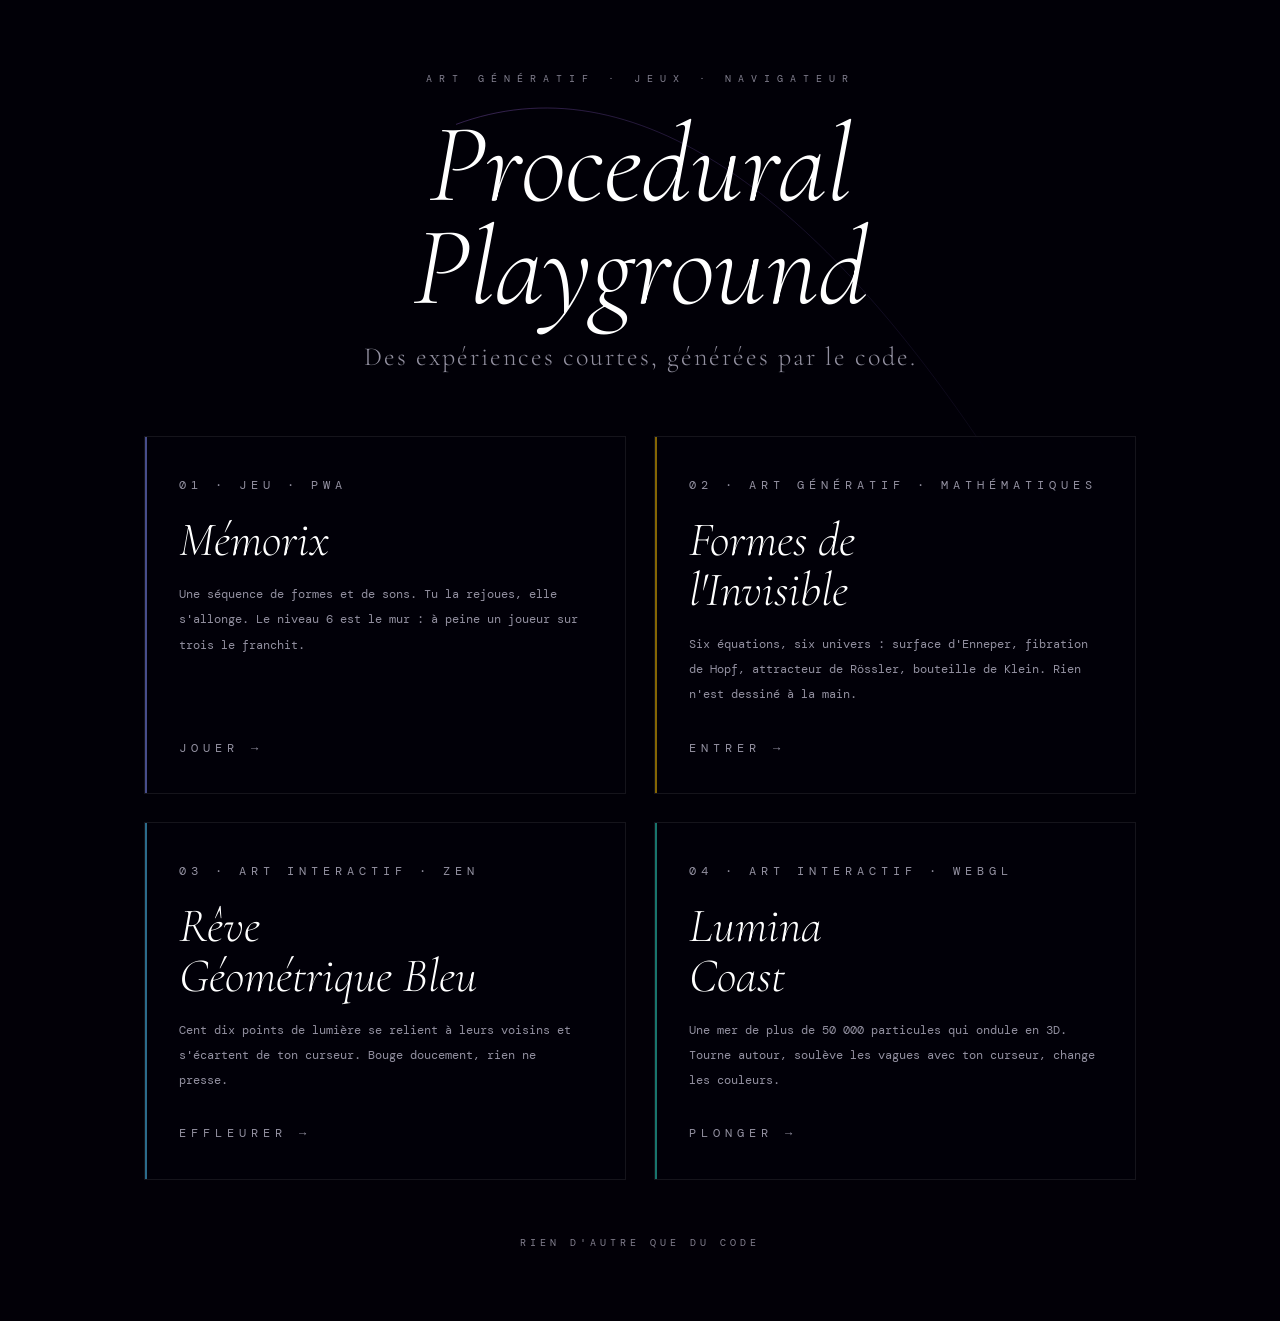
==== accueil/index.html @ fb1aecac "Page de garde : ajout de la carte Lumina Coast Avec quatre cartes, la grille repasse à deux colonnes" ====
<!DOCTYPE html>
<html lang="fr">
<head>
<meta charset="UTF-8">
<meta name="viewport" content="width=device-width, initial-scale=1.0">
<meta name="description" content="Des expériences courtes, générées par le code : un jeu de mémoire et six équations qui dessinent l'invisible.">
<meta name="theme-color" content="#020007">
<title>Procedural Playground — Accueil</title>
<link rel="preconnect" href="https://fonts.googleapis.com">
<link rel="preconnect" href="https://fonts.gstatic.com" crossorigin>
<link href="https://fonts.googleapis.com/css2?family=Cormorant+Garamond:ital,wght@0,300;1,300;1,400&family=DM+Mono:wght@300;400&display=swap" rel="stylesheet">
<style>
*,*::before,*::after{margin:0;padding:0;box-sizing:border-box;}
:root{
  --bg:#020007;
  --fg:#ede8ff;
  --muted:rgba(237,232,255,.62);
  --faint:rgba(237,232,255,.55);
  --line:rgba(255,255,255,.08);
}
html{background:var(--bg);}
body{
  min-height:100vh;min-height:100svh;
  background:var(--bg);color:var(--fg);
  font-family:'DM Mono',ui-monospace,monospace;
  display:flex;align-items:center;justify-content:center;
  overflow-x:hidden;
}
#bg{position:fixed;inset:0;width:100%;height:100%;display:block;z-index:0;}
main{
  position:relative;z-index:1;
  width:100%;max-width:1040px;
  padding:72px 24px;
}
header{text-align:center;margin-bottom:64px;}
.pre{
  font-size:10px;letter-spacing:7px;text-transform:uppercase;
  color:var(--faint);margin-bottom:28px;
}
h1{
  font-family:'Cormorant Garamond',Georgia,serif;
  font-style:italic;font-weight:300;
  font-size:clamp(52px,10vw,112px);line-height:.92;color:#fff;
  margin-bottom:22px;
}
.lead{
  font-family:'Cormorant Garamond',Georgia,serif;
  font-weight:300;font-size:clamp(18px,2.6vw,26px);
  letter-spacing:2px;color:var(--muted);
}

.cards{display:grid;grid-template-columns:1fr;gap:20px;}
@media(min-width:760px){
  .cards{grid-template-columns:1fr 1fr;gap:28px;}
  .card:last-child:nth-child(odd){grid-column:1/-1;min-height:0;}
}

.card{
  --c:#fff;
  position:relative;display:flex;flex-direction:column;
  padding:36px 34px 32px;min-height:300px;
  color:inherit;text-decoration:none;
  background:rgba(2,0,10,.72);
  -webkit-backdrop-filter:blur(18px);backdrop-filter:blur(18px);
  border:1px solid var(--line);
  transition:border-color .35s,transform .35s,box-shadow .35s;
}
.card::before{
  content:"";position:absolute;left:0;top:0;bottom:0;width:2px;
  background:var(--c);opacity:.55;transition:opacity .35s;
}
.card:hover,.card:focus-visible{
  border-color:color-mix(in srgb,var(--c) 45%,transparent);
  transform:translateY(-4px);
  box-shadow:0 18px 50px -20px var(--c);
}
.card:hover::before,.card:focus-visible::before{opacity:1;}
.card:focus-visible{outline:2px solid var(--c);outline-offset:4px;}

.num{font-size:10px;letter-spacing:5px;text-transform:uppercase;color:var(--c);margin-bottom:18px;}
.card h2{
  font-family:'Cormorant Garamond',Georgia,serif;
  font-style:italic;font-weight:300;
  font-size:clamp(34px,4.4vw,48px);line-height:1.04;color:#fff;margin-bottom:16px;
}
.card p{font-size:12px;line-height:2.1;color:var(--muted);}
.go{
  margin-top:auto;padding-top:28px;
  font-size:10px;letter-spacing:5px;text-transform:uppercase;color:var(--c);
}
.go span{display:inline-block;transition:transform .35s;}
.card:hover .go span,.card:focus-visible .go span{transform:translateX(6px);}

.memorix{--c:#818cf8;}
.formes{--c:#f0b800;}
.reve{--c:#4fc3f7;}
.lumina{--c:#2dd4bf;}

footer{
  margin-top:56px;text-align:center;
  font-size:10px;letter-spacing:4px;text-transform:uppercase;color:var(--faint);
}

@media(max-width:640px){
  main{padding:48px 20px;}
  header{margin-bottom:44px;}
  .card{padding:28px 24px 26px;min-height:0;}
}
@media(prefers-reduced-motion:reduce){
  .card,.card::before,.go span{transition:none;}
  .card:hover,.card:focus-visible{transform:none;}
}
</style>
</head>
<body>
<canvas id="bg" aria-hidden="true"></canvas>

<main>
  <header>
    <p class="pre">Art génératif · Jeux · Navigateur</p>
    <h1>Procedural<br>Playground</h1>
    <p class="lead">Des expériences courtes, générées par le code.</p>
  </header>

  <nav class="cards" aria-label="Expériences">
    <a class="card memorix" href="../">
      <p class="num">01 · Jeu · PWA</p>
      <h2>Mémorix</h2>
      <p>
        Une séquence de formes et de sons. Tu la rejoues, elle s'allonge.
        Le niveau 6 est le mur : à peine un joueur sur trois le franchit.
      </p>
      <p class="go"><span>Jouer →</span></p>
    </a>

    <a class="card formes" href="../formes-de-linvisible/">
      <p class="num">02 · Art génératif · Mathématiques</p>
      <h2>Formes de<br>l'Invisible</h2>
      <p>
        Six équations, six univers : surface d'Enneper, fibration de Hopf,
        attracteur de Rössler, bouteille de Klein. Rien n'est dessiné à la main.
      </p>
      <p class="go"><span>Entrer →</span></p>
    </a>

    <a class="card reve" href="../reve-geometrique-bleu/">
      <p class="num">03 · Art interactif · Zen</p>
      <h2>Rêve<br>Géométrique Bleu</h2>
      <p>
        Cent dix points de lumière se relient à leurs voisins
        et s'écartent de ton curseur. Bouge doucement, rien ne presse.
      </p>
      <p class="go"><span>Effleurer →</span></p>
    </a>

    <a class="card lumina" href="../lumina-coast/">
      <p class="num">04 · Art interactif · WebGL</p>
      <h2>Lumina<br>Coast</h2>
      <p>
        Une mer de plus de 50 000 particules qui ondule en 3D.
        Tourne autour, soulève les vagues avec ton curseur, change les couleurs.
      </p>
      <p class="go"><span>Plonger →</span></p>
    </a>
  </nav>

  <footer>Rien d'autre que du code</footer>
</main>

<script>
(function(){
  'use strict';
  var cv=document.getElementById('bg'),ctx=cv.getContext('2d');
  var reduce=window.matchMedia&&matchMedia('(prefers-reduced-motion: reduce)').matches;
  var W=0,H=0,pts=[],s=0,phi=(1+Math.sqrt(5))/2;

  function size(){
    var dpr=window.devicePixelRatio||1;
    W=cv.clientWidth;H=cv.clientHeight;
    cv.width=W*dpr;cv.height=H*dpr;
    ctx.setTransform(dpr,0,0,dpr,0,0);
    ctx.fillStyle='#020007';ctx.fillRect(0,0,W,H);
  }

  function step(n){
    for(var k=0;k<n;k++){
      s+=.016;
      pts.push([
        W*.5+Math.cos(s)*W*.42,
        H*.5+Math.cos(phi*s+Math.sin(s*.13)*1.4)*H*.38
      ]);
      if(pts.length>1500)pts.shift();
    }
  }

  function draw(){
    ctx.fillStyle='rgba(2,0,7,.9)';ctx.fillRect(0,0,W,H);
    ctx.lineWidth=1;
    for(var i=1;i<pts.length;i++){
      var a=i/pts.length;
      ctx.beginPath();
      ctx.moveTo(pts[i-1][0],pts[i-1][1]);
      ctx.lineTo(pts[i][0],pts[i][1]);
      ctx.strokeStyle='hsla('+(240+60*Math.sin(i*.004))+',70%,66%,'+(a*a*.32)+')';
      ctx.stroke();
    }
  }

  function loop(){step(3);draw();requestAnimationFrame(loop);}

  size();
  window.addEventListener('resize',function(){size();if(reduce){step(1400);draw();}});
  if(reduce){step(1400);draw();}else{requestAnimationFrame(loop);}
})();
</script>
</body>
</html>
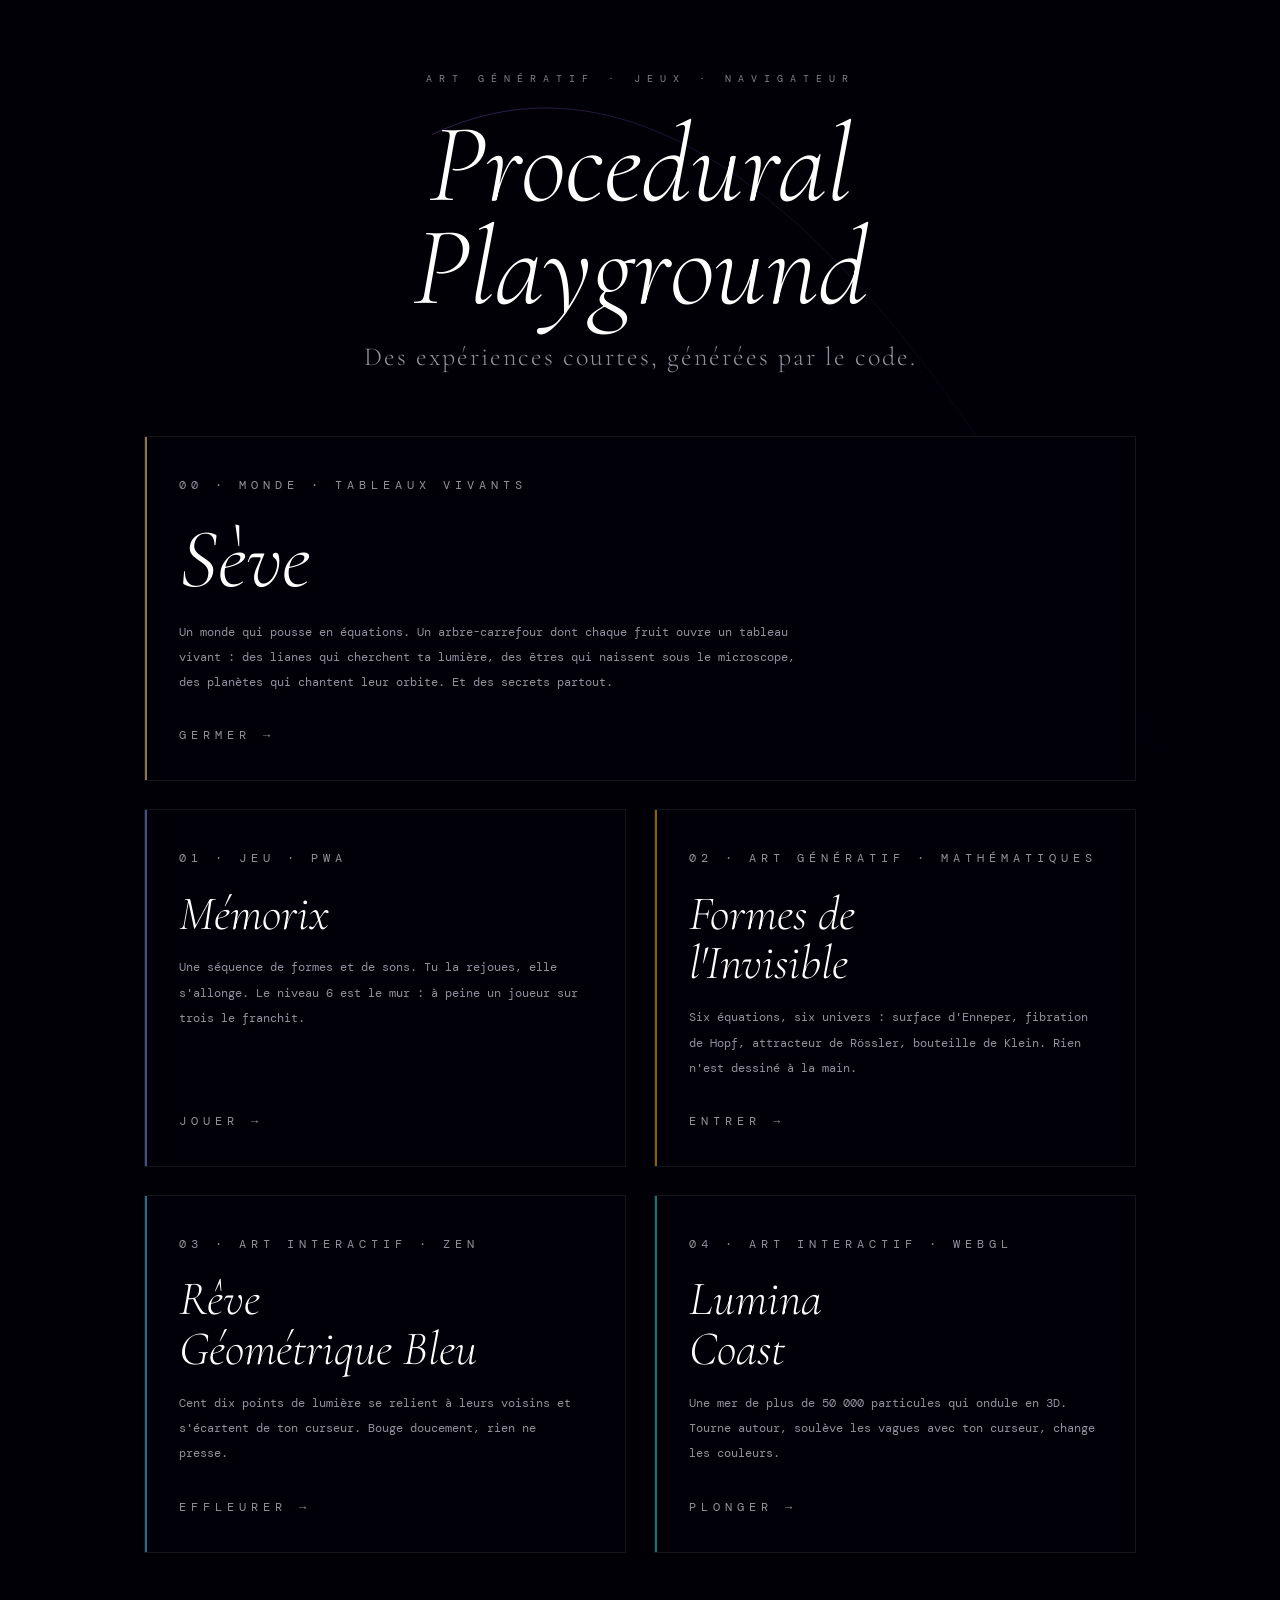
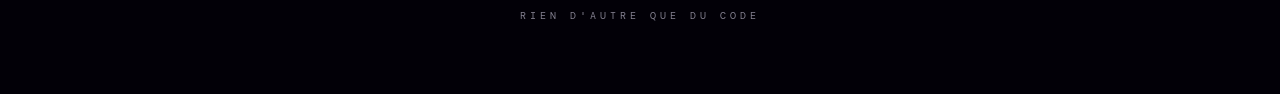
==== commit 34ce2928: "Page de garde : Sève en carte vedette" ====
--- a/accueil/index.html
+++ b/accueil/index.html
@@ -52,8 +52,10 @@
 .cards{display:grid;grid-template-columns:1fr;gap:20px;}
 @media(min-width:760px){
   .cards{grid-template-columns:1fr 1fr;gap:28px;}
-  .card:last-child:nth-child(odd){grid-column:1/-1;min-height:0;}
-}
+  .featured{grid-column:1/-1;min-height:0;}
+}
+.card.featured h2{font-size:clamp(52px,7vw,84px);}
+.card.featured p{max-width:640px;}
 
 .card{
   --c:#fff;
@@ -91,6 +93,7 @@
 .go span{display:inline-block;transition:transform .35s;}
 .card:hover .go span,.card:focus-visible .go span{transform:translateX(6px);}
 
+.seve{--c:#ffd48a;}
 .memorix{--c:#818cf8;}
 .formes{--c:#f0b800;}
 .reve{--c:#4fc3f7;}
@@ -123,6 +126,17 @@
   </header>
 
   <nav class="cards" aria-label="Expériences">
+    <a class="card seve featured" href="../seve/">
+      <p class="num">00 · Monde · Tableaux vivants</p>
+      <h2>Sève</h2>
+      <p>
+        Un monde qui pousse en équations. Un arbre-carrefour dont chaque fruit ouvre un tableau vivant :
+        des lianes qui cherchent ta lumière, des êtres qui naissent sous le microscope,
+        des planètes qui chantent leur orbite. Et des secrets partout.
+      </p>
+      <p class="go"><span>Germer →</span></p>
+    </a>
+
     <a class="card memorix" href="../">
       <p class="num">01 · Jeu · PWA</p>
       <h2>Mémorix</h2>
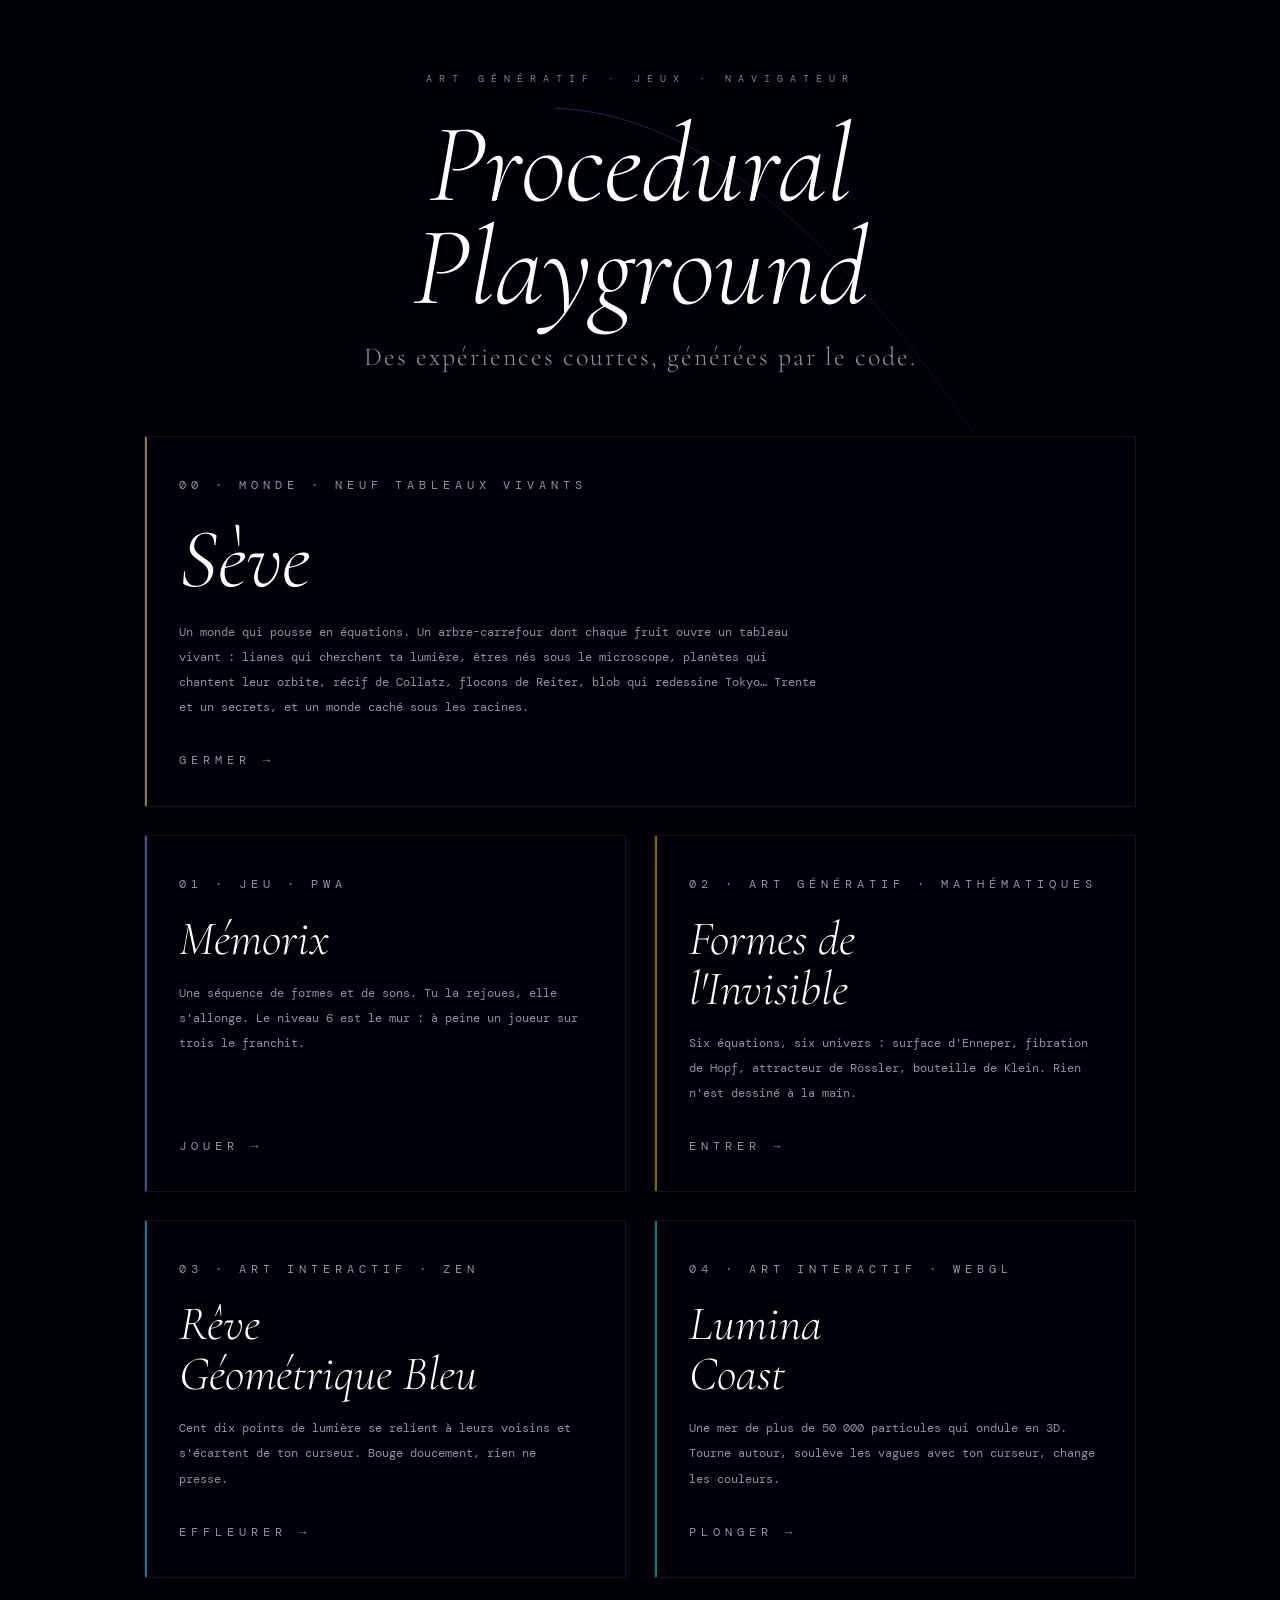
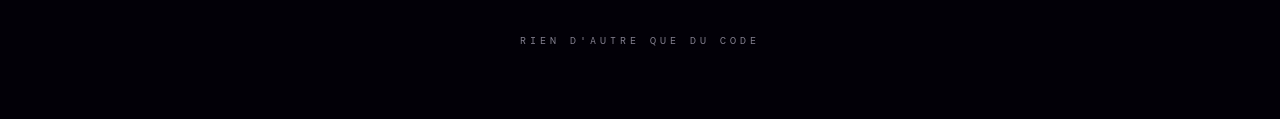
==== commit 41bf53ce: "Sève, palier 4 : les Racines et la Graine d'Or Un monde caché sous l'arbre, ouvert par huit secrets " ====
--- a/accueil/index.html
+++ b/accueil/index.html
@@ -127,12 +127,12 @@
 
   <nav class="cards" aria-label="Expériences">
     <a class="card seve featured" href="../seve/">
-      <p class="num">00 · Monde · Tableaux vivants</p>
+      <p class="num">00 · Monde · Neuf tableaux vivants</p>
       <h2>Sève</h2>
       <p>
         Un monde qui pousse en équations. Un arbre-carrefour dont chaque fruit ouvre un tableau vivant :
-        des lianes qui cherchent ta lumière, des êtres qui naissent sous le microscope,
-        des planètes qui chantent leur orbite. Et des secrets partout.
+        lianes qui cherchent ta lumière, êtres nés sous le microscope, planètes qui chantent leur orbite,
+        récif de Collatz, flocons de Reiter, blob qui redessine Tokyo… Trente et un secrets, et un monde caché sous les racines.
       </p>
       <p class="go"><span>Germer →</span></p>
     </a>
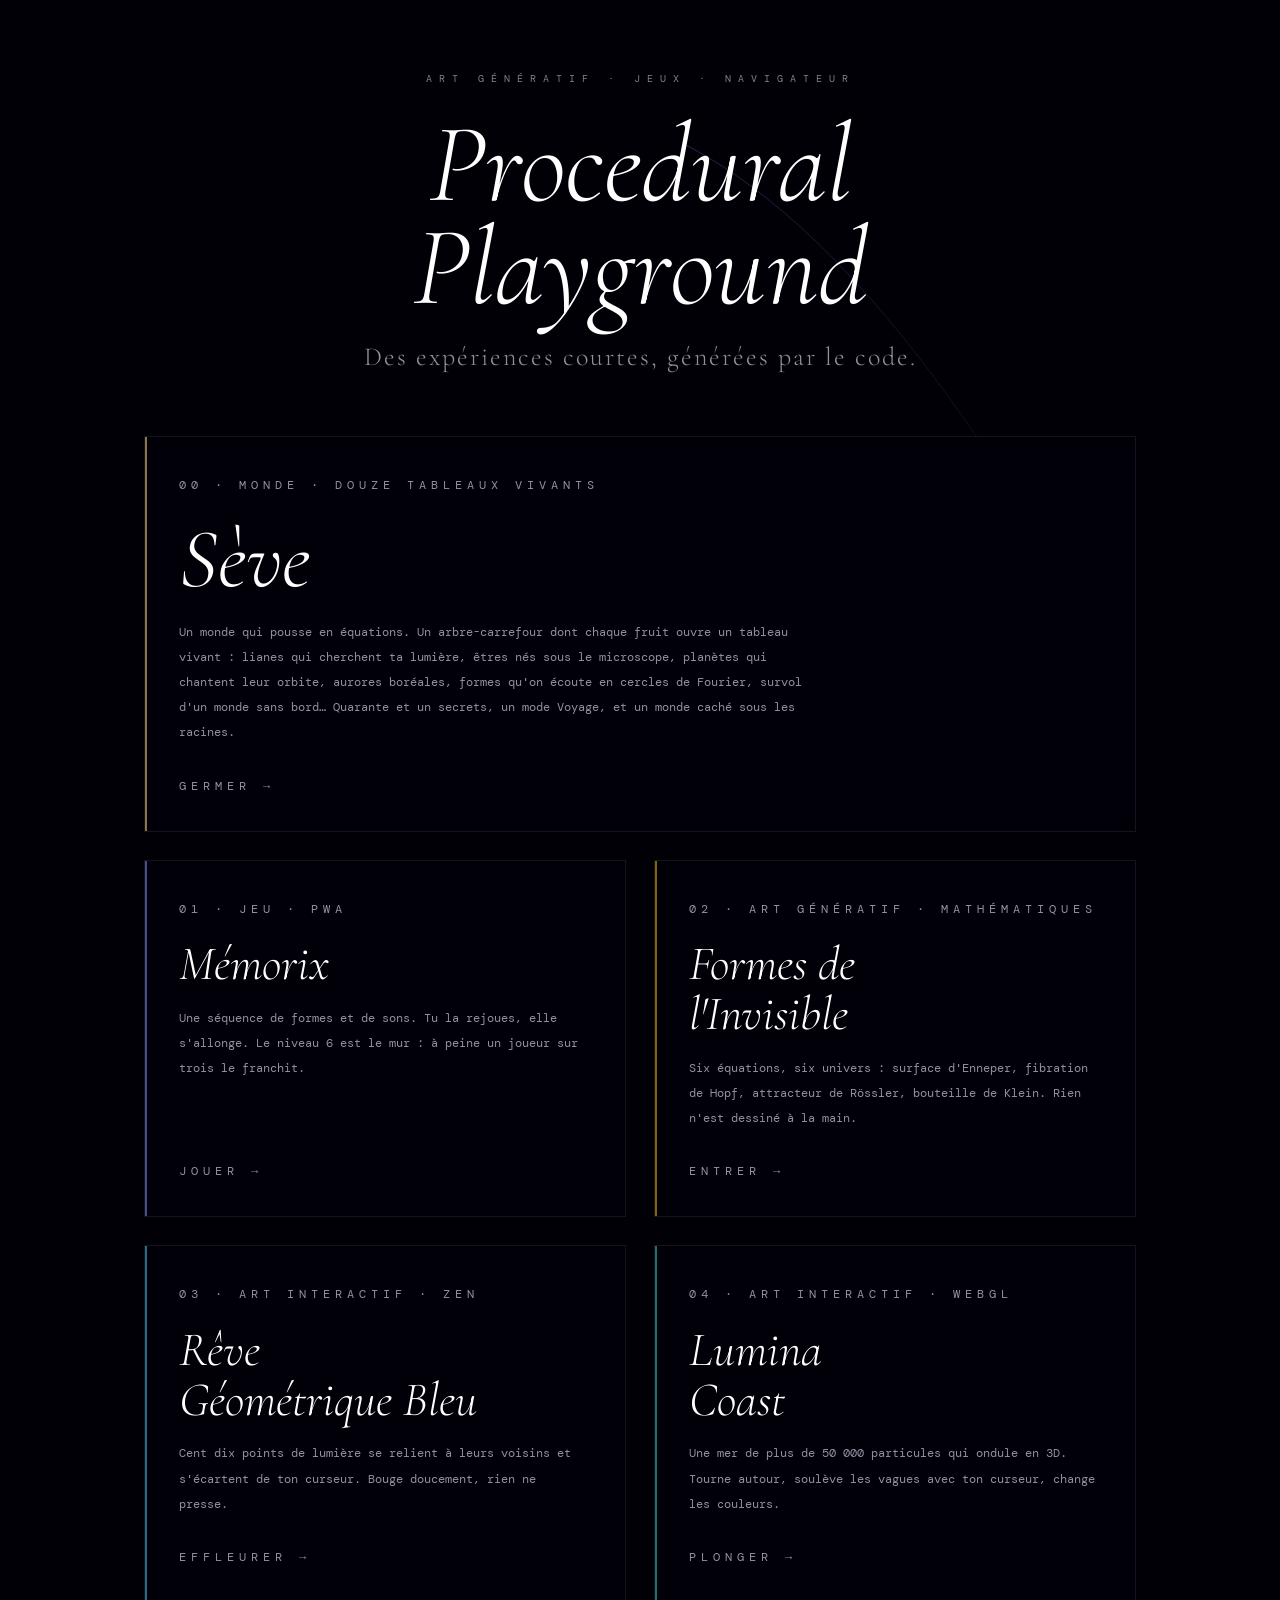
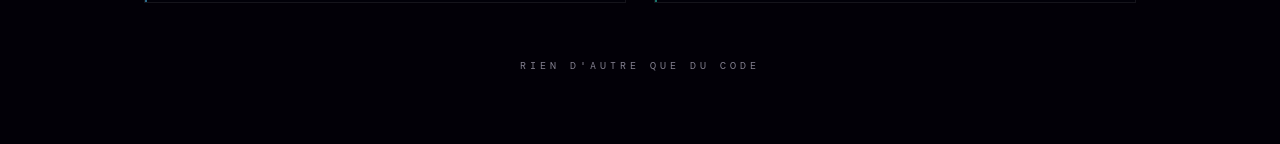
==== commit 0d037856: "Sève, palier 5 : les Aurores, l'Atelier de Fourier, l'Envol, et le Voyage Aurores : rideaux calculés" ====
--- a/accueil/index.html
+++ b/accueil/index.html
@@ -127,12 +127,13 @@
 
   <nav class="cards" aria-label="Expériences">
     <a class="card seve featured" href="../seve/">
-      <p class="num">00 · Monde · Neuf tableaux vivants</p>
+      <p class="num">00 · Monde · Douze tableaux vivants</p>
       <h2>Sève</h2>
       <p>
         Un monde qui pousse en équations. Un arbre-carrefour dont chaque fruit ouvre un tableau vivant :
         lianes qui cherchent ta lumière, êtres nés sous le microscope, planètes qui chantent leur orbite,
-        récif de Collatz, flocons de Reiter, blob qui redessine Tokyo… Trente et un secrets, et un monde caché sous les racines.
+        aurores boréales, formes qu'on écoute en cercles de Fourier, survol d'un monde sans bord…
+        Quarante et un secrets, un mode Voyage, et un monde caché sous les racines.
       </p>
       <p class="go"><span>Germer →</span></p>
     </a>
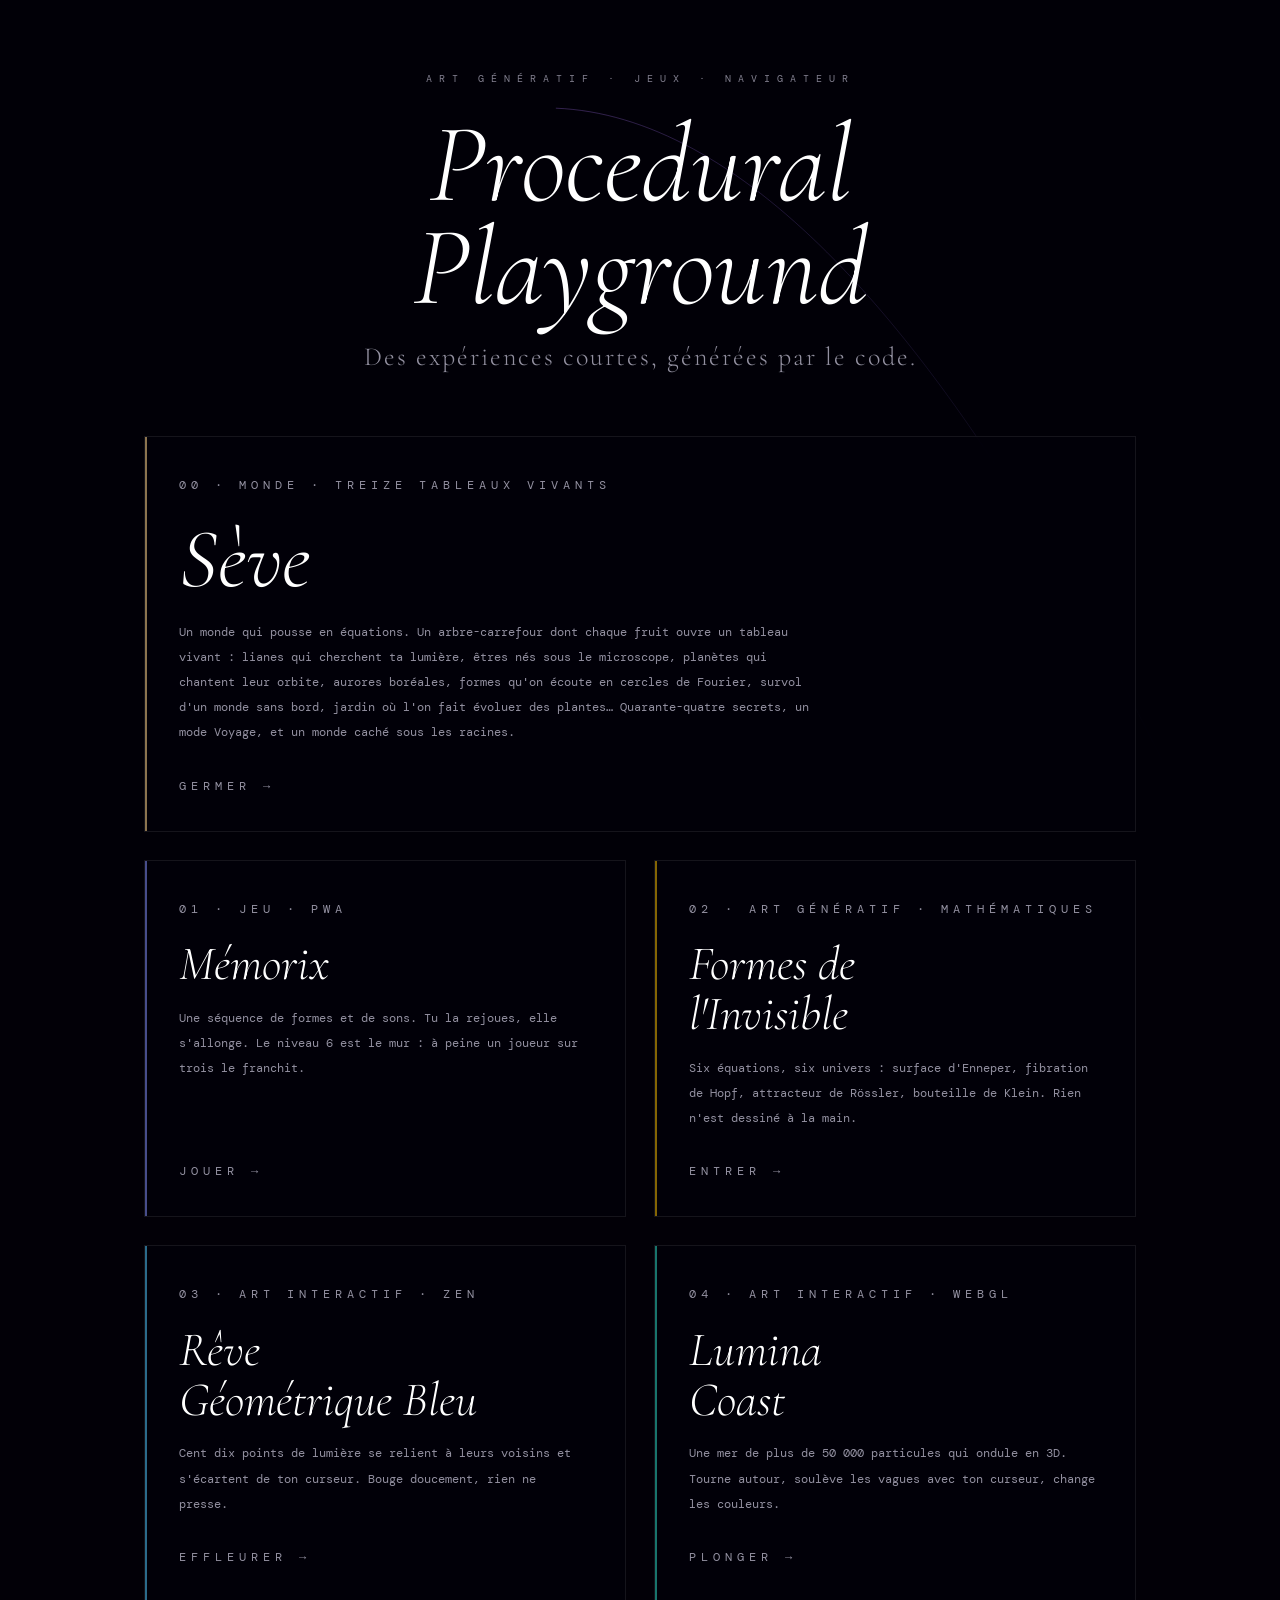
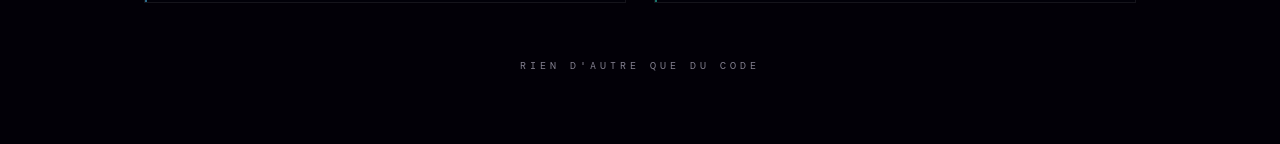
==== commit 4b272ad9: "Sève, palier 6 : le Jardin de Darwin, et des mondes qui fredonnent Jardin de Darwin : plantes nées d" ====
--- a/accueil/index.html
+++ b/accueil/index.html
@@ -127,13 +127,13 @@
 
   <nav class="cards" aria-label="Expériences">
     <a class="card seve featured" href="../seve/">
-      <p class="num">00 · Monde · Douze tableaux vivants</p>
+      <p class="num">00 · Monde · Treize tableaux vivants</p>
       <h2>Sève</h2>
       <p>
         Un monde qui pousse en équations. Un arbre-carrefour dont chaque fruit ouvre un tableau vivant :
         lianes qui cherchent ta lumière, êtres nés sous le microscope, planètes qui chantent leur orbite,
-        aurores boréales, formes qu'on écoute en cercles de Fourier, survol d'un monde sans bord…
-        Quarante et un secrets, un mode Voyage, et un monde caché sous les racines.
+        aurores boréales, formes qu'on écoute en cercles de Fourier, survol d'un monde sans bord, jardin où l'on fait évoluer des plantes…
+        Quarante-quatre secrets, un mode Voyage, et un monde caché sous les racines.
       </p>
       <p class="go"><span>Germer →</span></p>
     </a>
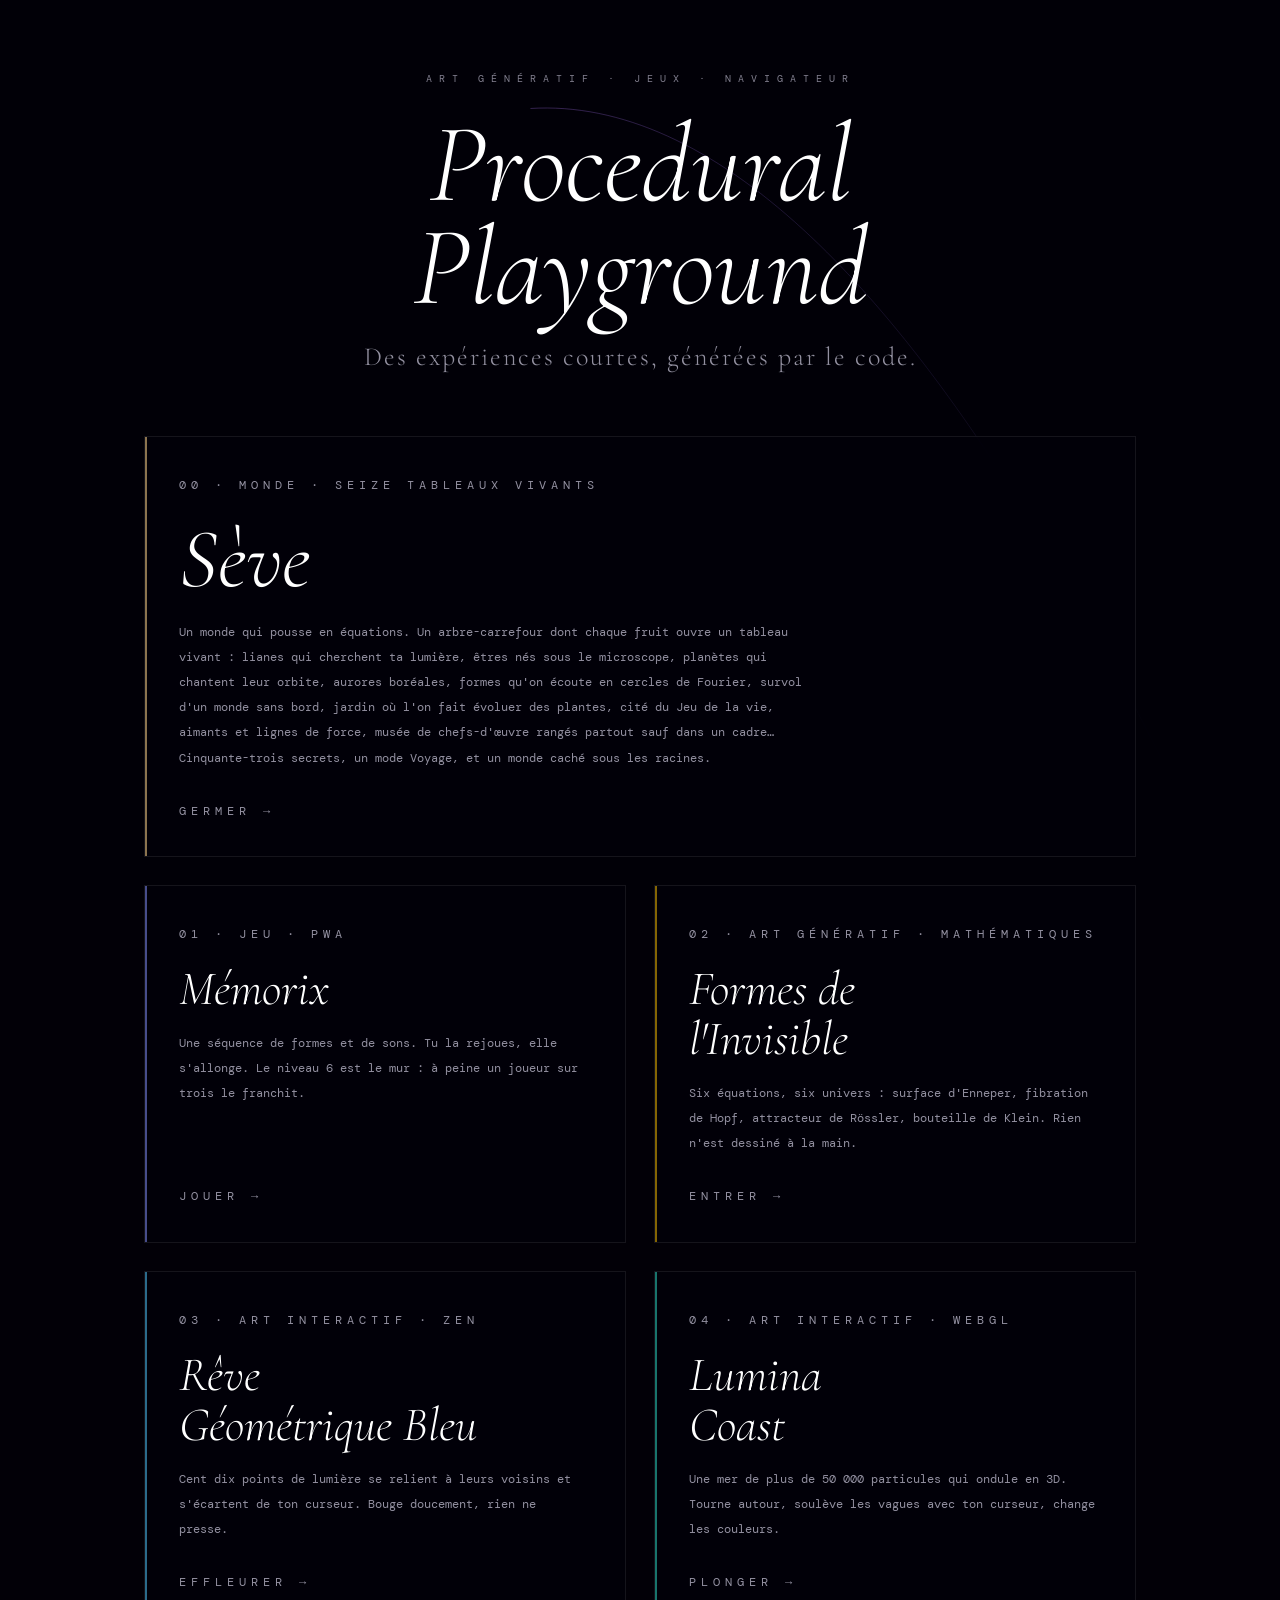
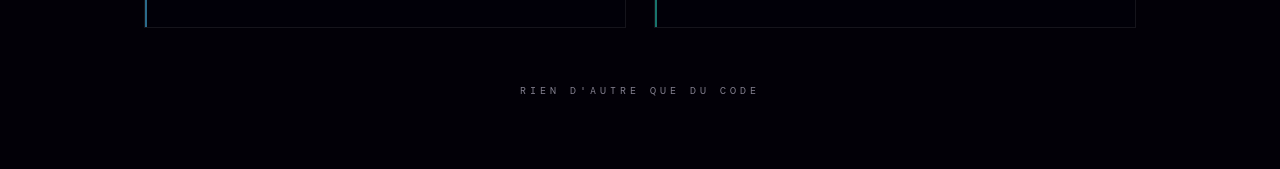
==== commit 8f862bef: "Sève, palier 7 : la Cité de Conway, les Lignes de Force, le Musée des Cadres Impossibles Cité de Con" ====
--- a/accueil/index.html
+++ b/accueil/index.html
@@ -127,13 +127,14 @@
 
   <nav class="cards" aria-label="Expériences">
     <a class="card seve featured" href="../seve/">
-      <p class="num">00 · Monde · Treize tableaux vivants</p>
+      <p class="num">00 · Monde · Seize tableaux vivants</p>
       <h2>Sève</h2>
       <p>
         Un monde qui pousse en équations. Un arbre-carrefour dont chaque fruit ouvre un tableau vivant :
         lianes qui cherchent ta lumière, êtres nés sous le microscope, planètes qui chantent leur orbite,
-        aurores boréales, formes qu'on écoute en cercles de Fourier, survol d'un monde sans bord, jardin où l'on fait évoluer des plantes…
-        Quarante-quatre secrets, un mode Voyage, et un monde caché sous les racines.
+        aurores boréales, formes qu'on écoute en cercles de Fourier, survol d'un monde sans bord, jardin où l'on fait évoluer des plantes,
+        cité du Jeu de la vie, aimants et lignes de force, musée de chefs-d'œuvre rangés partout sauf dans un cadre…
+        Cinquante-trois secrets, un mode Voyage, et un monde caché sous les racines.
       </p>
       <p class="go"><span>Germer →</span></p>
     </a>
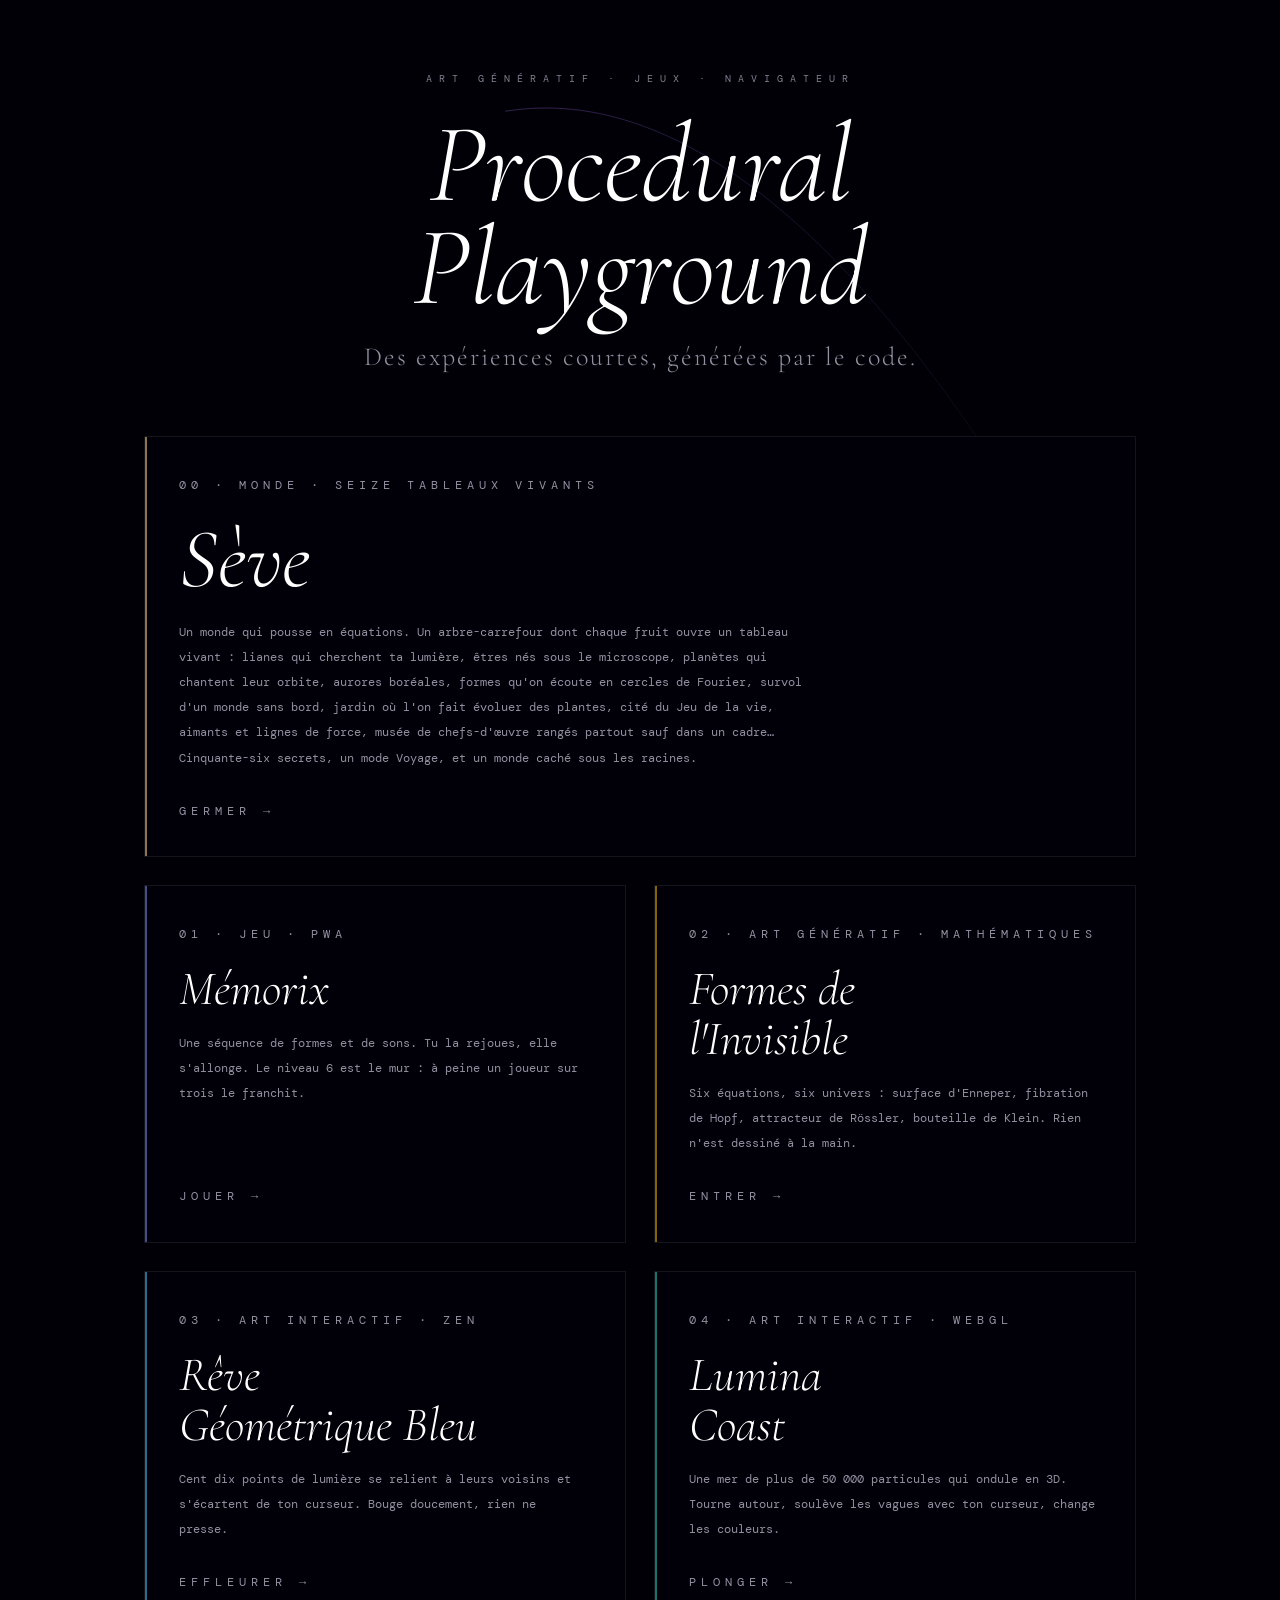
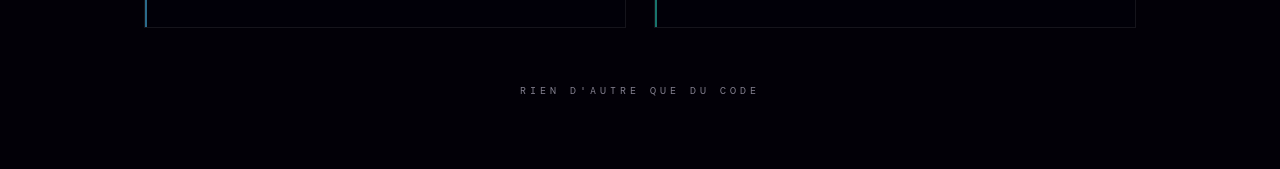
==== commit 70cb940e: "Sève, palier 8 : le vent, la mémoire, et des mondes qui évoluent Arbre : la souris souffle un vent q" ====
--- a/accueil/index.html
+++ b/accueil/index.html
@@ -134,7 +134,7 @@
         lianes qui cherchent ta lumière, êtres nés sous le microscope, planètes qui chantent leur orbite,
         aurores boréales, formes qu'on écoute en cercles de Fourier, survol d'un monde sans bord, jardin où l'on fait évoluer des plantes,
         cité du Jeu de la vie, aimants et lignes de force, musée de chefs-d'œuvre rangés partout sauf dans un cadre…
-        Cinquante-trois secrets, un mode Voyage, et un monde caché sous les racines.
+        Cinquante-six secrets, un mode Voyage, et un monde caché sous les racines.
       </p>
       <p class="go"><span>Germer →</span></p>
     </a>
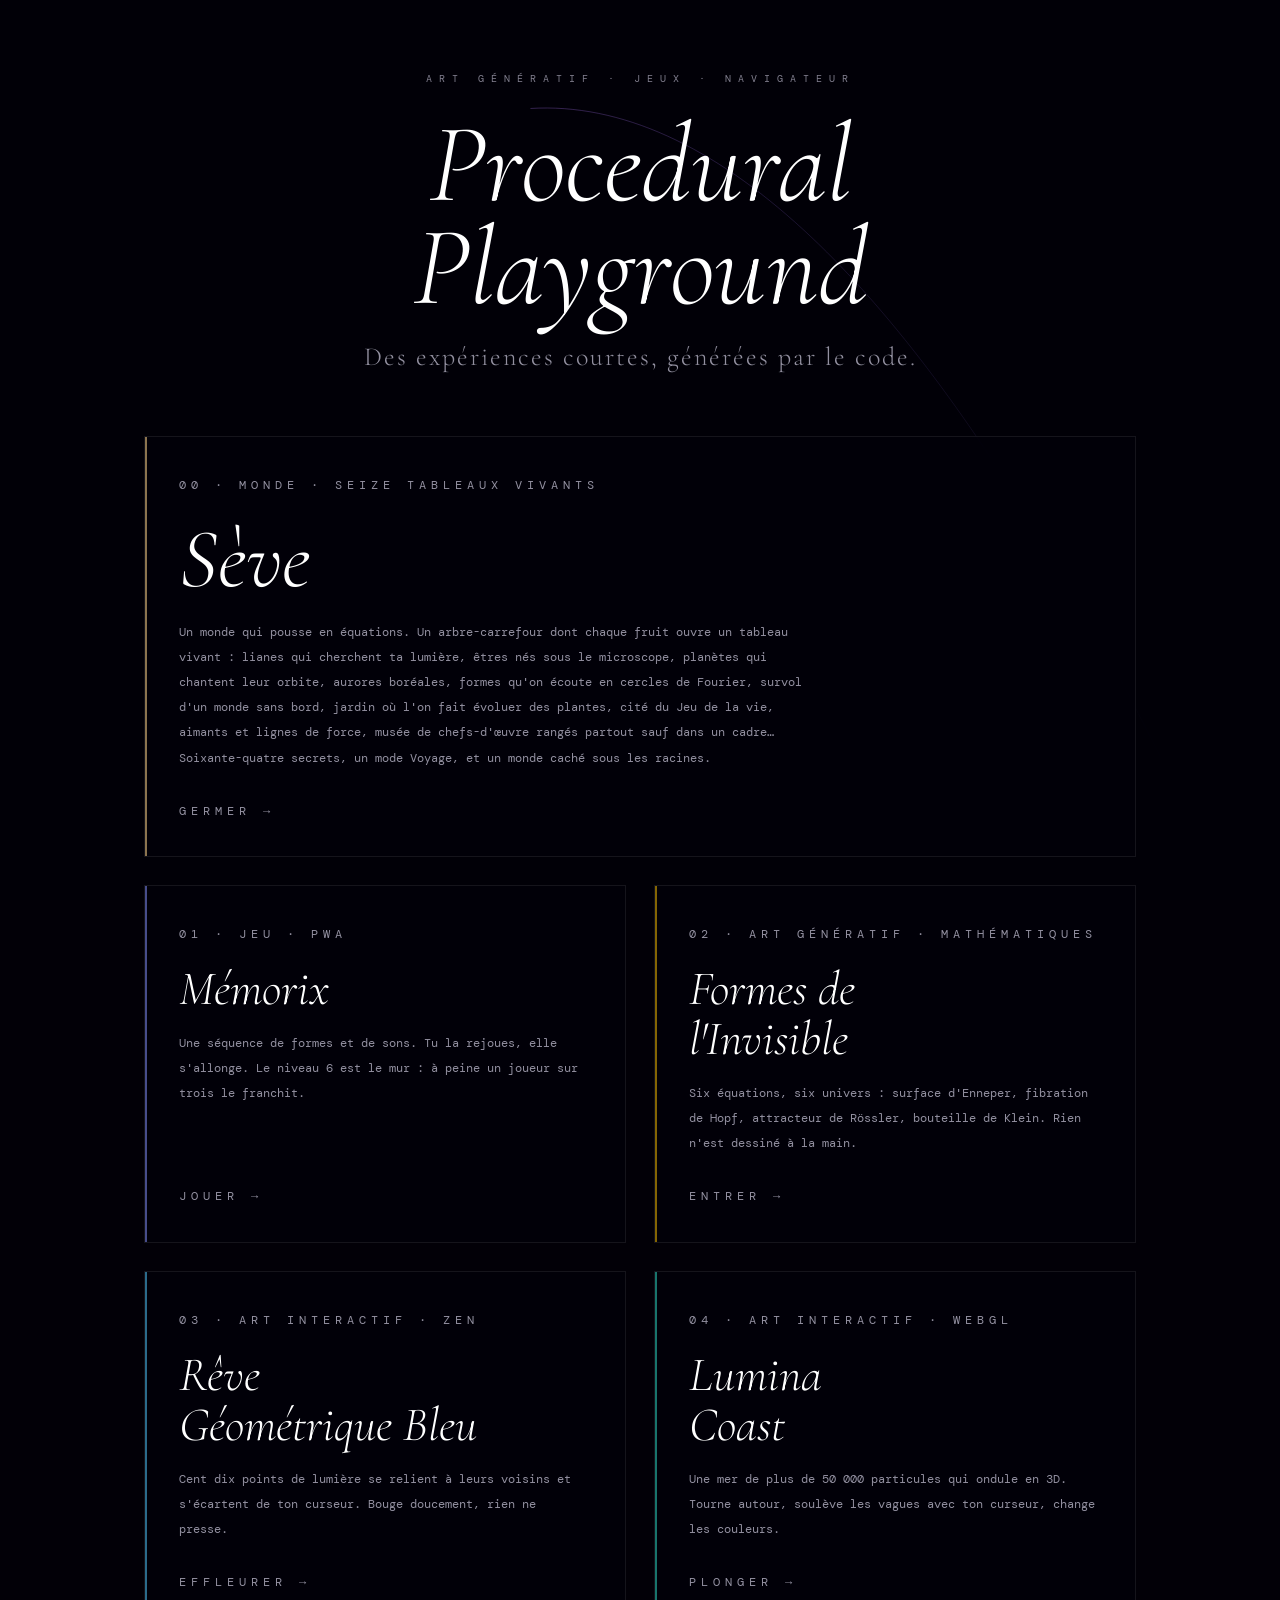
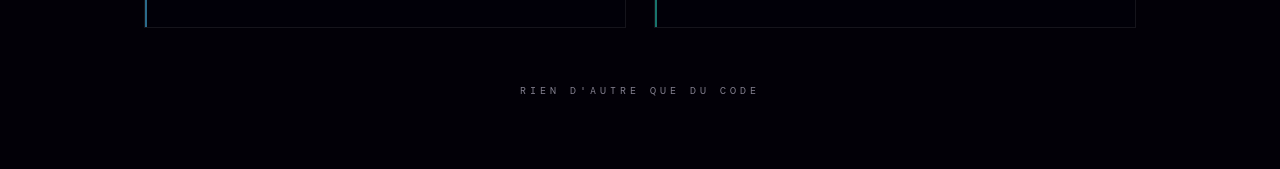
==== commit 864154a0: "Sève, palier 9 : l'Arbre majestueux, ses esprits, et l'Envol qui rêve Arbre : couronne trois fois pl" ====
--- a/accueil/index.html
+++ b/accueil/index.html
@@ -134,7 +134,7 @@
         lianes qui cherchent ta lumière, êtres nés sous le microscope, planètes qui chantent leur orbite,
         aurores boréales, formes qu'on écoute en cercles de Fourier, survol d'un monde sans bord, jardin où l'on fait évoluer des plantes,
         cité du Jeu de la vie, aimants et lignes de force, musée de chefs-d'œuvre rangés partout sauf dans un cadre…
-        Cinquante-six secrets, un mode Voyage, et un monde caché sous les racines.
+        Soixante-quatre secrets, un mode Voyage, et un monde caché sous les racines.
       </p>
       <p class="go"><span>Germer →</span></p>
     </a>
